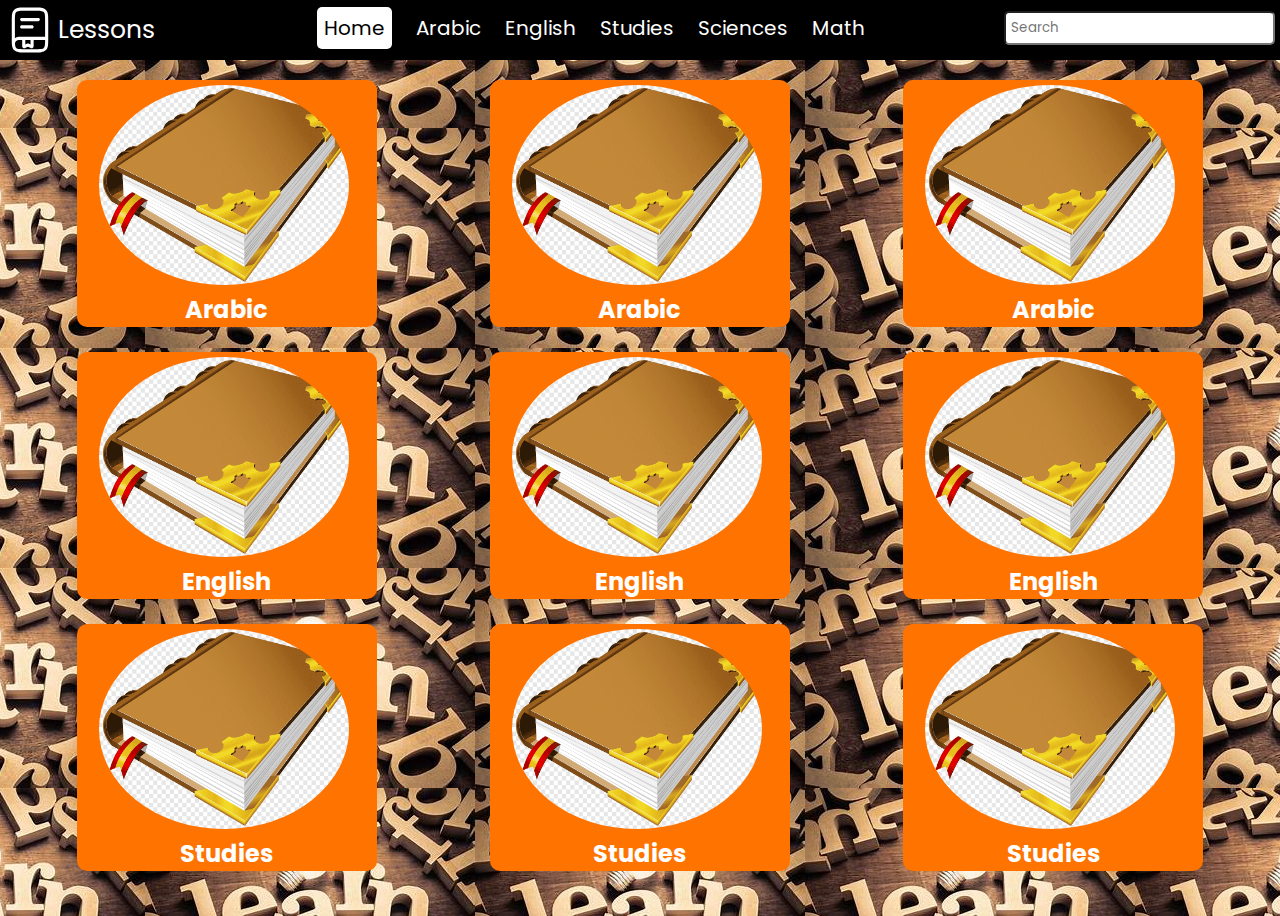
==== index.html @ 70cceb37 "Add files via upload" ====
<!DOCTYPE html>
<html lang="en">
<head>
    <meta charset="UTF-8">
    <meta name="viewport" content="width=device-width, initial-scale=1.0">
    <title>Document</title>
    <link rel="stylesheet" href="css/style.css">
    <link rel="stylesheet" href="https://cdnjs.cloudflare.com/ajax/libs/font-awesome/6.6.0/css/all.min.css" integrity="sha512-Kc323vGBEqzTmouAECnVceyQqyqdsSiqLQISBL29aUW4U/M7pSPA/gEUZQqv1cwx4OnYxTxve5UMg5GT6L4JJg==" crossorigin="anonymous" referrerpolicy="no-referrer">
</head>
<body>
    <nav>
            <div class="logo">
                <img src="imgs/book-bookmark-svgrepo-com.svg" alt="">
                    <a href="#">Lessons</a>
            </div>
<div class="menu">
        <a href="#" class="active">Home</a>
        <a href="index2.html" class="a">Arabic</a>
        <a href="index3.html" class="a">English</a>
        <a href="index4.html" class="a">Studies</a>
        <a href="index5.html" class="a">Sciences</a>
        <a href="index6.html">Math</a>
    </div>
     <div class="menu-input">
        <input type="search" onkeyup="search()" placeholder="Search" class="search_input" id="search_input">
        <label for="search_input">
            <i class="fa-solid fa-search" style="position: absolute;margin-left: -23px;margin-top: 14px;cursor: pointer;"></i>
        </label>
     </div>
    </nav>
<div class="container">
<div class="container1">

<a href="index2.html">
    <div class="box">
        <div class="title">
           <div class="img">
               <img src="imgs/R.png" alt="">
           </div>
           <h2>Arabic</h2>
        </div>
       </div>
</a>
    <br>
<a href="index3.html">
    <div class="box">
        <div class="title">
            <div class="img">
                <img src="imgs/R.png" alt="">
            </div>
           <h2>English</h2>
       </div>
   </div>
</a>
    <br>
    <a href="index4.html">
        <div class="box">
            <div class="title">
                <div class="img">
                    <img src="imgs/R.png" alt="">
                </div>
               <h2>Studies</h2>
            </div>
            </div>
    </a>
<br>
    </div>
    <div class="container2">
        <a href="index2.html">
            <div class="box">
                <div class="title">
                   <div class="img">
                       <img src="imgs/R.png" alt="">
                   </div>
                   <h2>Arabic</h2>
                </div>
               </div>
        </a>
        <br>
        <a href="index3.html">
            <div class="box">
                <div class="title">
                    <div class="img">
                        <img src="imgs/R.png" alt="">
                    </div>
                   <h2>English</h2>
               </div>
           </div>
        </a>
        <br>
        <a href="index4.html">
            <div class="box">
                <div class="title">
                    <div class="img">
                        <img src="imgs/R.png" alt="">
                    </div>
                   <h2>Studies</h2>
                </div>
                </div>
        </a>
        <br>
    </div>
    <div class="container3">
        <a href="index2.html">
            <div class="box">
                <div class="title">
                   <div class="img">
                       <img src="imgs/R.png" alt="">
                   </div>
                   <h2>Arabic</h2>
                </div>
               </div>
        </a>
        <br>
        <a href="index3.html">
            <div class="box">
                <div class="title">
                    <div class="img">
                        <img src="imgs/R.png" alt="">
                    </div>
                   <h2>English</h2>
               </div>
           </div>
        </a>
        
        <br>
        <a href="index4.html">
            <div class="box">
                <div class="title">
                    <div class="img">
                        <img src="imgs/R.png" alt="">
                    </div>
                   <h2>Studies</h2>
                </div>
                </div>
                </a>
        <br>
</div>
</div>
    <script src="JS/main.js"></script>
</body>
</html>
---- css/style.css ----
@import url('https://fonts.googleapis.com/css?family=Poppins:wght@300;400;500;600&display=swap');
*{
    margin: 0;
    padding: 0;
    box-sizing: border-box;
    font-family: "Poppins" , sans-serif;
}
body{
    background: url(/imgs/mz.jpeg) center ;
}
nav{
    display: flex;
    padding: 5px;
    background-color: #000000;
    justify-content: space-between;
}
nav .menu{
    margin-top:8px;
}
nav .menu-input input{
   margin-top: 11px;
}
nav .menu a{
    text-decoration: none;
    font-size: 20px;
    color: #ffffff;
    margin-left: 20px;
    transition: 0.6s;
}
nav .logo{
    display: flex;
}
nav .logo a{
text-decoration: none;
font-size: 25px;
padding: 3px;
color: #fff;
margin-top: 3px;
}
nav .logo img{
    width: 50px;
}
nav .menu .active{
color: #000000;
background: #ffffff;
padding: 7px;
border-radius: 5px;
}
nav .menu-input input{
    padding: 5px;
    margin-top: 6px;
    border-radius: 5px;
}
nav .menu .a:hover{
    background: #fff;
    color: #000000;
    padding: 7px;
    border-radius: 5px;
}
.container{
    padding: 20px;
    display: flex;
    justify-content: space-around;
}
.container .box{
background: #ff7300;
width: 300px;
border-radius: 10px;
}
.container .box .title .img img{
    width: 250px;
    height: 200px;
border-radius: 100%;
margin-left: 22px;
margin-top: 5px;
cursor: pointer;
}
.container a{
text-decoration: none;
}
.container  .box .title h2{
    text-align: center;
    color: #fff;
    text-decoration: none;
}
@media screen and (max-width:840px){
    nav{
        display: grid;
        justify-content: center;
        text-align: center;
        padding: 10px;
    }
    nav .menu{
        padding: 5px;
    }
    nav .logo{
        justify-content: center;
    }
    .container{
        display: grid;
    }
}
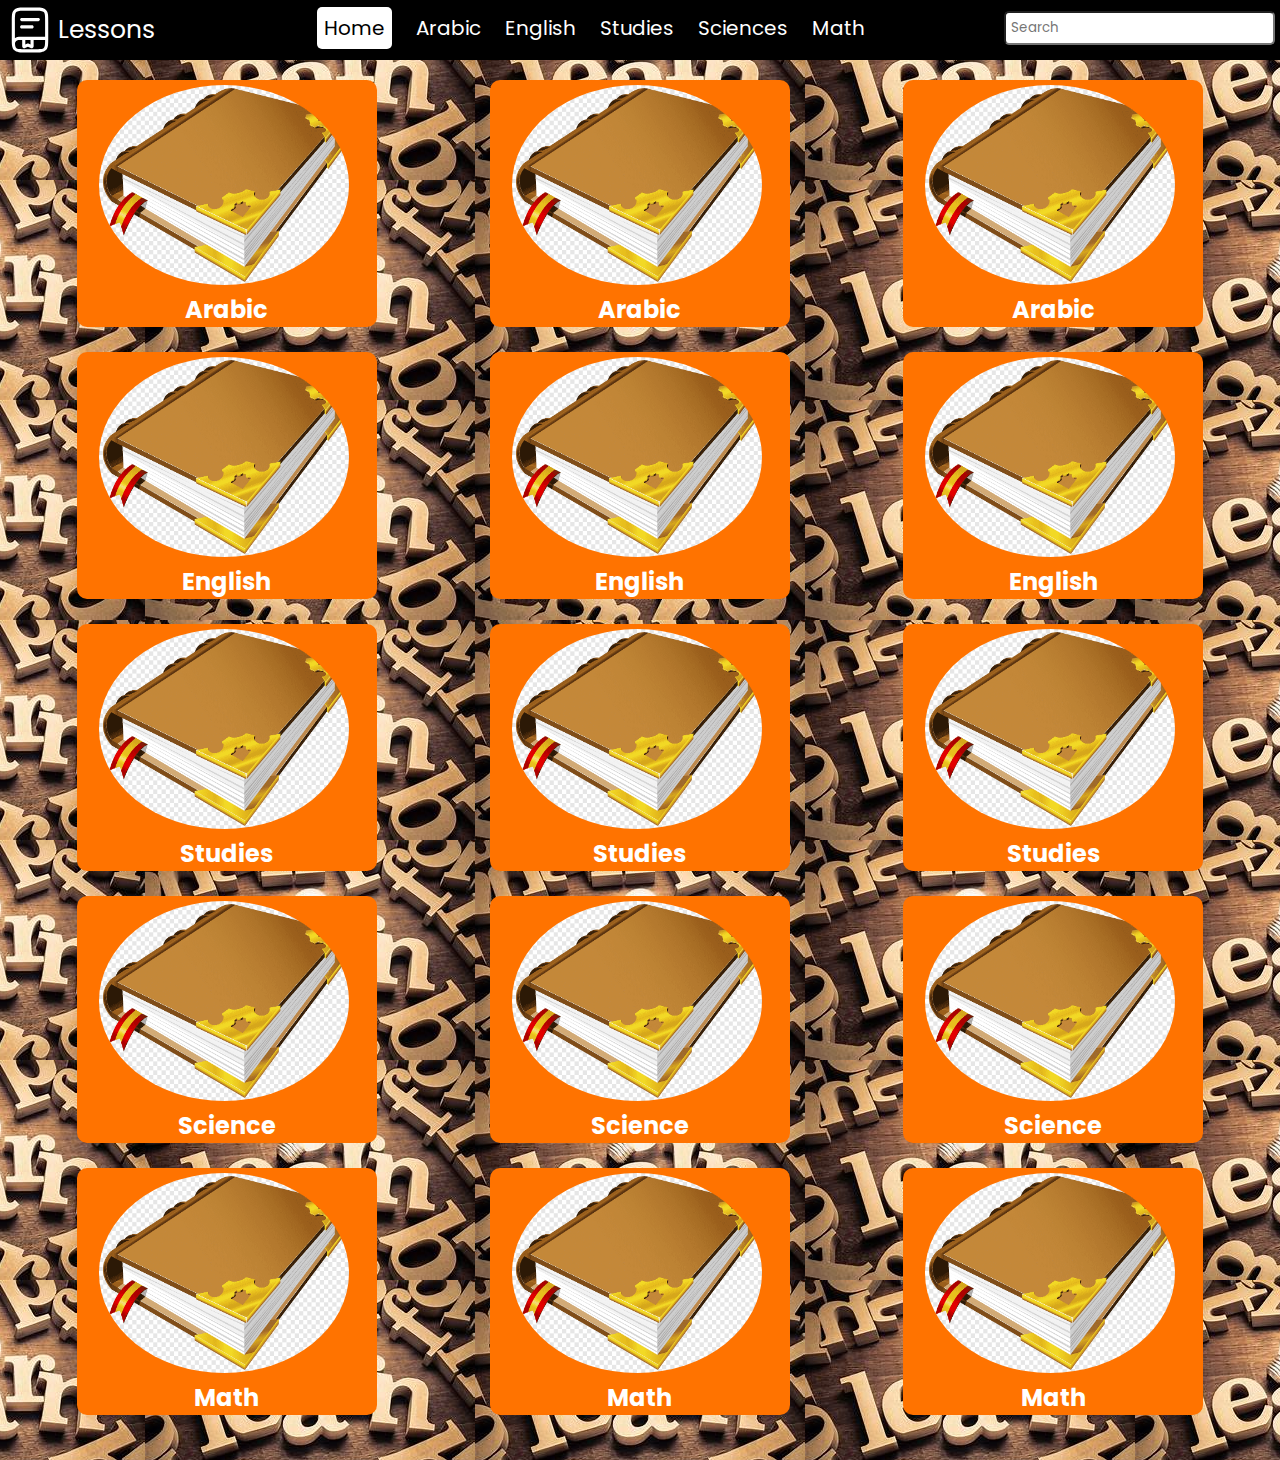
==== commit 3121f51a: "Update index.html" ====
--- a/index.html
+++ b/index.html
@@ -64,6 +64,27 @@
             </div>
     </a>
 <br>
+        <a href="index5.html">
+        <div class="box">
+            <div class="title">
+                <div class="img">
+                    <img src="imgs/R.png" alt="">
+                </div>
+               <h2>Science</h2>
+            </div>
+            </div>
+    </a>
+    <br>
+        <a href="index6.html">
+        <div class="box">
+            <div class="title">
+                <div class="img">
+                    <img src="imgs/R.png" alt="">
+                </div>
+               <h2>Math</h2>
+            </div>
+            </div>
+    </a>
     </div>
     <div class="container2">
         <a href="index2.html">
@@ -99,6 +120,28 @@
                 </div>
         </a>
         <br>
+                <a href="index5.html">
+        <div class="box">
+            <div class="title">
+                <div class="img">
+                    <img src="imgs/R.png" alt="">
+                </div>
+               <h2>Science</h2>
+            </div>
+            </div>
+    </a>
+    <br>
+        <a href="index6.html">
+        <div class="box">
+            <div class="title">
+                <div class="img">
+                    <img src="imgs/R.png" alt="">
+                </div>
+               <h2>Math</h2>
+            </div>
+            </div>
+    </a>
+        <br>
     </div>
     <div class="container3">
         <a href="index2.html">
@@ -135,8 +178,30 @@
                 </div>
                 </a>
         <br>
+                <a href="index5.html">
+        <div class="box">
+            <div class="title">
+                <div class="img">
+                    <img src="imgs/R.png" alt="">
+                </div>
+               <h2>Science</h2>
+            </div>
+            </div>
+    </a>
+            <br>
+        <a href="index6.html">
+        <div class="box">
+            <div class="title">
+                <div class="img">
+                    <img src="imgs/R.png" alt="">
+                </div>
+               <h2>Math</h2>
+            </div>
+            </div>
+    </a>
+       
 </div>
 </div>
     <script src="JS/main.js"></script>
 </body>
-</html>+</html>
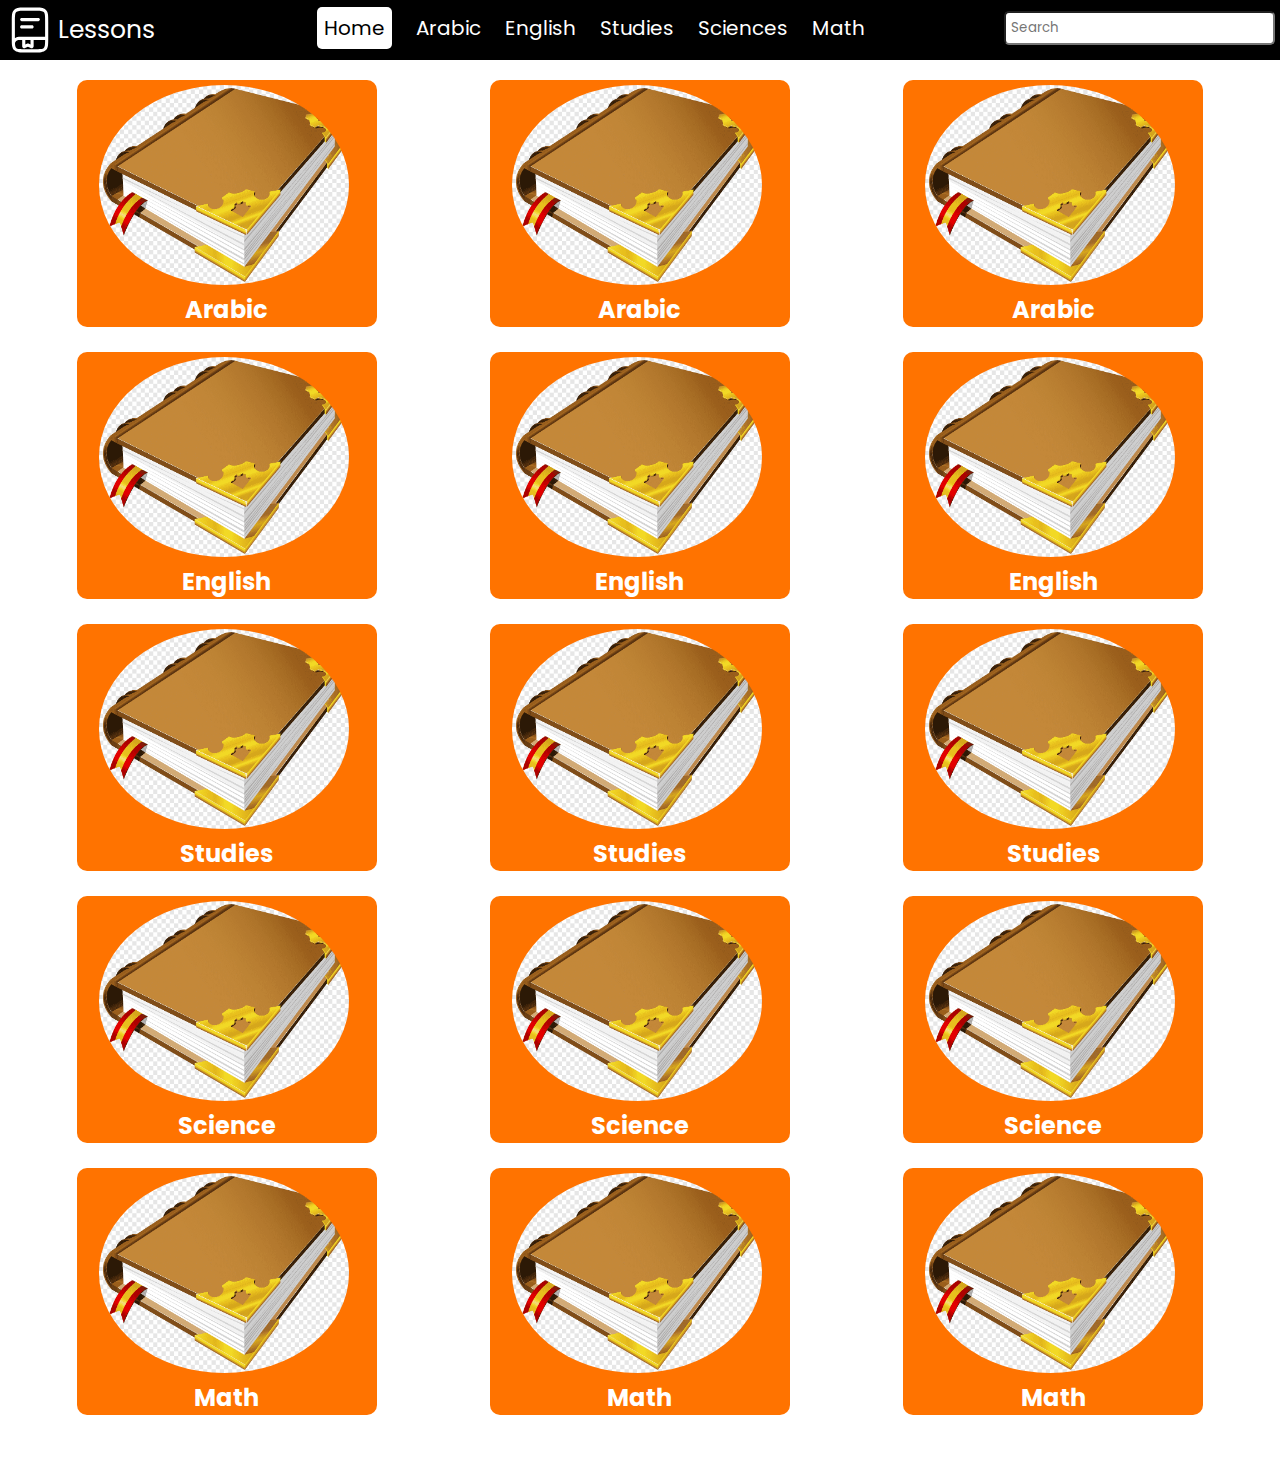
==== commit d382148e: "Update index.html" ====
--- a/index.html
+++ b/index.html
@@ -3,7 +3,8 @@
 <head>
     <meta charset="UTF-8">
     <meta name="viewport" content="width=device-width, initial-scale=1.0">
-    <title>Document</title>
+        <title>Lessons</title>
+    <link rel="icon" href="imgs/book-bookmark-svgrepo-com.svg">
     <link rel="stylesheet" href="css/style.css">
     <link rel="stylesheet" href="https://cdnjs.cloudflare.com/ajax/libs/font-awesome/6.6.0/css/all.min.css" integrity="sha512-Kc323vGBEqzTmouAECnVceyQqyqdsSiqLQISBL29aUW4U/M7pSPA/gEUZQqv1cwx4OnYxTxve5UMg5GT6L4JJg==" crossorigin="anonymous" referrerpolicy="no-referrer">
 </head>
--- a/css/style.css
+++ b/css/style.css
@@ -6,7 +6,7 @@
     font-family: "Poppins" , sans-serif;
 }
 body{
-    background: url(/imgs/mz.jpeg) center ;
+    background: url(https://event360.com/wp-content/uploads/2020/01/Learn-1.jpg) center ;
 }
 nav{
     display: flex;
@@ -99,4 +99,4 @@
     .container{
         display: grid;
     }
-}+}
